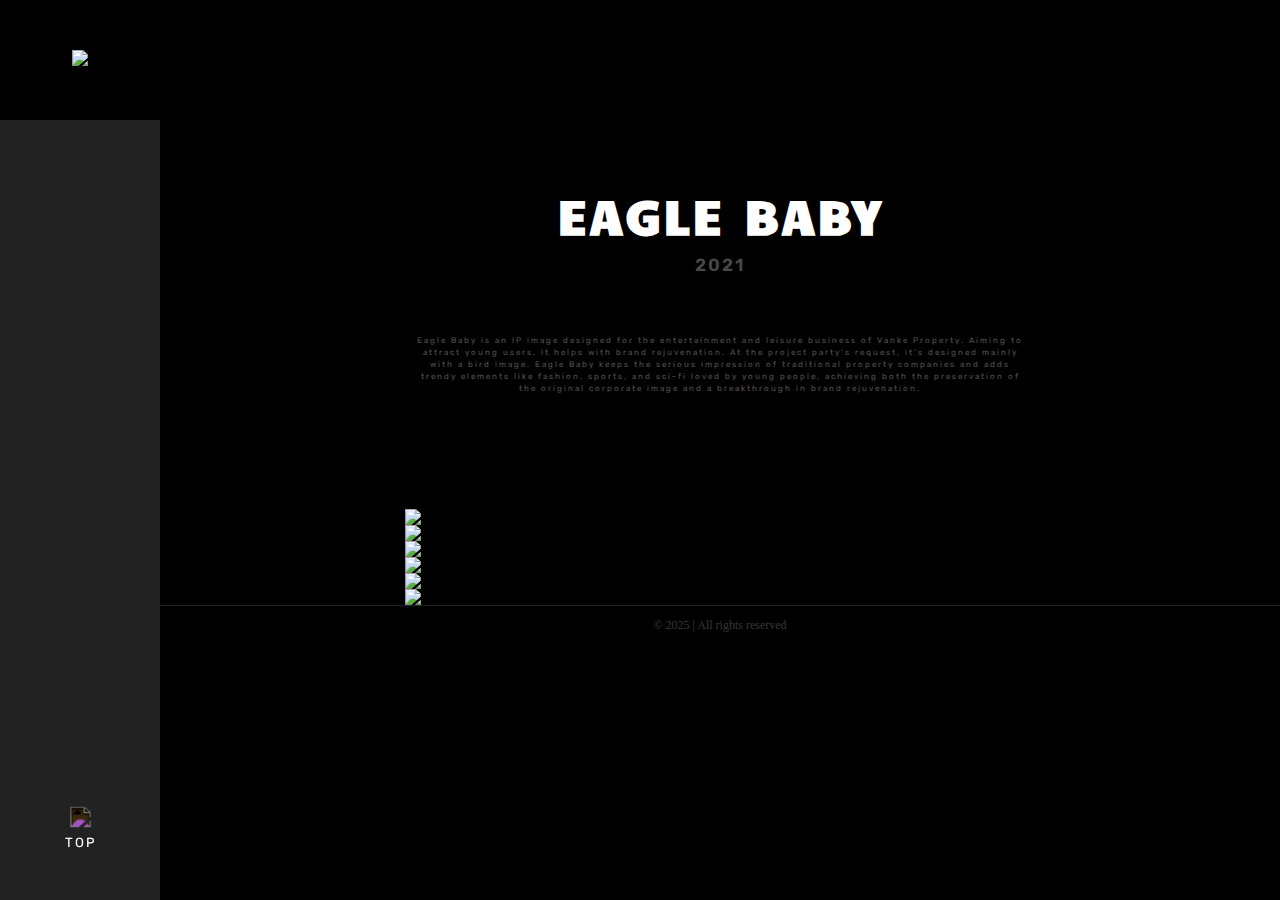
==== folio-1.html @ 80c943ea "Add files via upload" ====
<!DOCTYPE html>
<html lang="eng">

<head>
    <meta charset="UTF-8">
    <title>EAGLE BABY</title>
    <meta name="Portfolio" content="A Portfolio Website for Midterm.">
	
	<link rel="preconnect" href="https://fonts.googleapis.com">
    <link rel="preconnect" href="https://fonts.gstatic.com" crossorigin>
    <link href="https://fonts.googleapis.com/css2?family=Candal&family=Rubik:ital,wght@0,300..900;1,300..900&display=swap" rel="stylesheet">
	
    <link rel="stylesheet" href="style.css">
</head>
	
<body>
	<aside>
		<nav>
			
			<a href="index.html">
			<img src="img/logo.svg" class="logo">
			</a>
			
			<a href="#" class="go-top"><img src="img/go-top.svg" class="top-icon"><p>top</p></a>
			
		</nav>		
	</aside>
	
	<main>
		
		<header class="folio-1-header">
		    <div class="folio-1-header">
		    	<h2>EAGLE BABY</h2>
		    	<h5>2021</h5>
		    	<p>
				Eagle Baby is an IP image designed for the entertainment and leisure business of Vanke Property. Aiming to attract young users, it helps with brand rejuvenation. At the project party's request, it's designed mainly with a bird image. Eagle Baby keeps the serious impression of traditional property companies and adds trendy elements like fashion, sports, and sci-fi loved by young people, achieving both the preservation of the original corporate image and a breakthrough in brand rejuvenation.
				</p>
		    </div>
	    </header>
		
		<div class="folio-1">
		    <img class="folio-1" src="img/作品辑2021-切图-03.png">
		    <img class="folio-1" src="img/作品辑2021-切图-04.png">
		    <img class="folio-1" src="img/作品辑2021-切图-05.png">
		    <img class="folio-1" src="img/作品辑2021-切图-06.png">
		    <img class="folio-1" src="img/作品辑2021-切图-07.png">
		    <img class="folio-1" src="img/作品辑2021-切图-08.png">
		</div>
		
		<footer>
		    <div class="bottom-bar">
		    	<p>&copy 2025 | All rights reserved</p>
		    </div>
		</footer>
	</main>
</body>
	
</html>
---- style.css ----
html {
	scroll-behavior: smooth;
	transform: all 0.5s ease-in-out;
}


body {
    margin: 0;
	padding: 0;
    background-color: #000000;
    color: #FFFFFF;

}

a {
	text-decoration: none;
}

img {
	width: 100%;
	max-width: 100%;
	object-fit: cover;
	transition: transform 0.3s ease-in-out;
}

aside {
    position: fixed;
	background-color: #222222;
	top: 0px;
	left: 0px;
	width: 160px;
	height: 100%;
	text-align: center;
	padding: 0;
	z-index: 1;
}

aside a {
	display: block;
	padding: 30px 0;
	color: #FFFFFF;
	text-transform: uppercase;
	font-size: 0.75em;
	letter-spacing: 2px;
	transition: all 0.35s;
}

aside p{
	margin: 1%;
	font-family: "Rubik", serif;
	font-size: 1.1em;
}

aside a:nth-child(1) {
	background-color: #333333;
}

aside a:hover {
	background: #000;
}

.icon {
	width: 40px;
	filter: invert();
	margin: 0;
	padding: 0;
}

.logo {
	width: 80px;
	padding-top: 20px;
	padding-bottom: 20px;
}

.go-top {
	position: absolute;
	margin: 0px;
	padding: 60px 70px 50px 70px;
	bottom: 0;
	left: 50%;
	transform: translateX(-50%);
}

.top-icon {
	transform: scale(1.3);
	filter: invert();
	margin: 0 0 5px 0;
	padding: 0;
}

main {
	max-width: 1920px;
	background-color: #000000;
	margin-left: 160px;
	padding: 0px 0px 0px 0px;
}

header {
	text-align: center;
	letter-spacing: 2px;
	padding-top: 5px;
	background-color: #EEEEEE;
	padding: 12px 50px 12px 50px;
	
}

header h1,h5,img {
	margin: 0;
	padding: 0;	
}

header h1 {
	font-weight: 400;
	font-size: 4em;
	letter-spacing: 2px;
	color: #333333;
	font-family: "Candal", serif;
	font-style: normal;
}

header h5 {
	font-size: 1.1em;
	letter-spacing: 2px;
	color: #333333;
	font-family: "Rubik", serif;
    font-optical-sizing: auto;
    font-weight: 600;
    font-style: normal;
	margin: 10px;
	padding-bottom: 100px;
	opacity: 0.7;
	
}

.header-logo {
	filter: invert();
	opacity: 0.6;
	width: 400px;
	margin: 50px;
}

.arrow {
	width: 50px;
	opacity: .6;
}

/* =========== About =========== */

.about,
.folio,
.contact {
	line-height: 1.5em;
	letter-spacing: 1px;
	padding-top: 1px;
	padding: 12px 20% 12px 20%;
}

.about h2,
.folio h2,
.contact h2 {
	font-weight: 300;
	padding-bottom: 10px;
	margin: 100px 0 0 0;
	letter-spacing: 4px;
	text-transform: uppercase;
	font-family: "Candal", serif;
	font-size: 2em;
}

.about p {
	color: #B2B2B2;
	font-family: "Rubik", serif;
	font-weight: 400;
}

.about span {
	font-weight: 600;
	color: #FFFFFF;
	font-family: "Rubik", serif;
}

.about h3 {
	font-weight: 300;
	margin: 50px 0;
	font-family: "Rubik", serif;
	font-weight: 600;
}

.container {
	width: 100%;
	background-color: #b2b2b2;
}

.skills {
	text-align: right;
	padding-right: 20px;
	line-height: 30px;
	color: white;
	background-color: #424242;
	font-family: "Rubik", serif;
	font-weight: 400;
}

.ps {
	width: 90%;
}

.ai{
	width: 95%;
}

.ae {
	width: 80%;
}

.bl {
	width: 75%;
}

.c4d {
	width: 75%;
}

/* =========== Folio =========== */

.folio h3 {
	color: #FFFFFF;
	font-weight: 400;
	letter-spacing: 1px;
	margin-bottom: 0;
	margin-left: 10px;
}

.folio p {
	margin: 0;
	padding-bottom: 0px;
	font-size: 0.8em;
	opacity: .6;
	margin-left: 10px;
}

.row {
	display: flex;
	justify-content: space-between;
	margin: 20px 0;
	font-family: "Rubik", serif;
}

.row .works {
	width: 46%;
}

.works {
    border: 1px solid #222;
    color: #b2b2b2;
    padding: 10px;
    border-radius: 15px;
    display: grid;
}

.works img{
	border-radius: 10px;
	width: 100%;
	height: 300px;
	object-fit: cover;
}

.works img:hover {
	transform: scale(1.02);
}

.supplement {
	padding: 10px 20px;
	border: 1px solid #222;
	border-radius: 15px;
	background-color: transparent;
	font-size: 1.5em;
	font-weight: 200;
	text-align: center;
	margin-left: 20%;
	margin-right: 20%;
}

.supplement:hover {
	background-color: #333333;
	transition: all 0.5s ease-in-out;
	
}


/* =========== Contact =========== */

label {
	color: #b2b2b2;
	font-family: "Rubik", serif;
}

form input[type="text"],
select,
textarea {
	width: 100%;
	padding: 12px;
	border: none;
	border: 1px solid #222;
	background: transparent;
	margin-top: 6px;
	margin-bottom: 16px;
	resize: vertical;
	color: #b2b2b2;
	border-radius: 10px;
}

form input[type="text"]:focus,
textarea:focus {
	outline: none;
	border: 1px solid #009688;
}

input[type="submit"] {
	background-color: transparent;
	color: #b2b2b2;
	text-transform: uppercase;
	padding: 12px 20px;
	border: 1px solid #222;
	cursor: pointer;
	transition: all 0.35s;
	font-family: "Rubik", serif;
	border-radius: 10px;
}

input[type="submit"]:hover {
	background-color: #b2b2b2;
	color: #222;
}

.contact .container {
	margin-top: 20px;
	margin-bottom: 100px;
	background: transparent;
	padding: 20px 0;
}


/* =========== Folio-1 =========== */

.folio-1-header{
	background-color: #000000;
	margin-top: 8%
}

.folio-1-header h2 {
	font-family: "Candal", serif;
	font-size: 3em;
	padding: 0;
	margin: 0;
}

.folio-1-header h5 {
	padding-bottom: 50px;
	color: #666666;
}

.folio-1-header p {
	font-family: "Rubik", serif;
	font-size: .5em;
	opacity: .3;
	text-align: center;
	line-height: 1.5;
	margin: 0 20% 10% 20%;
}

.folio-1 {
	width: 75%;
	display: block;
	padding: 0;
	margin: 0 auto;
}

/* =========== Footer =========== */

footer {
	border-top: 1px solid #222;
}

.bottom-bar {
	background: #000;
	font-size: 0.75em;
	text-align: center;
	opacity: 0.2;
}
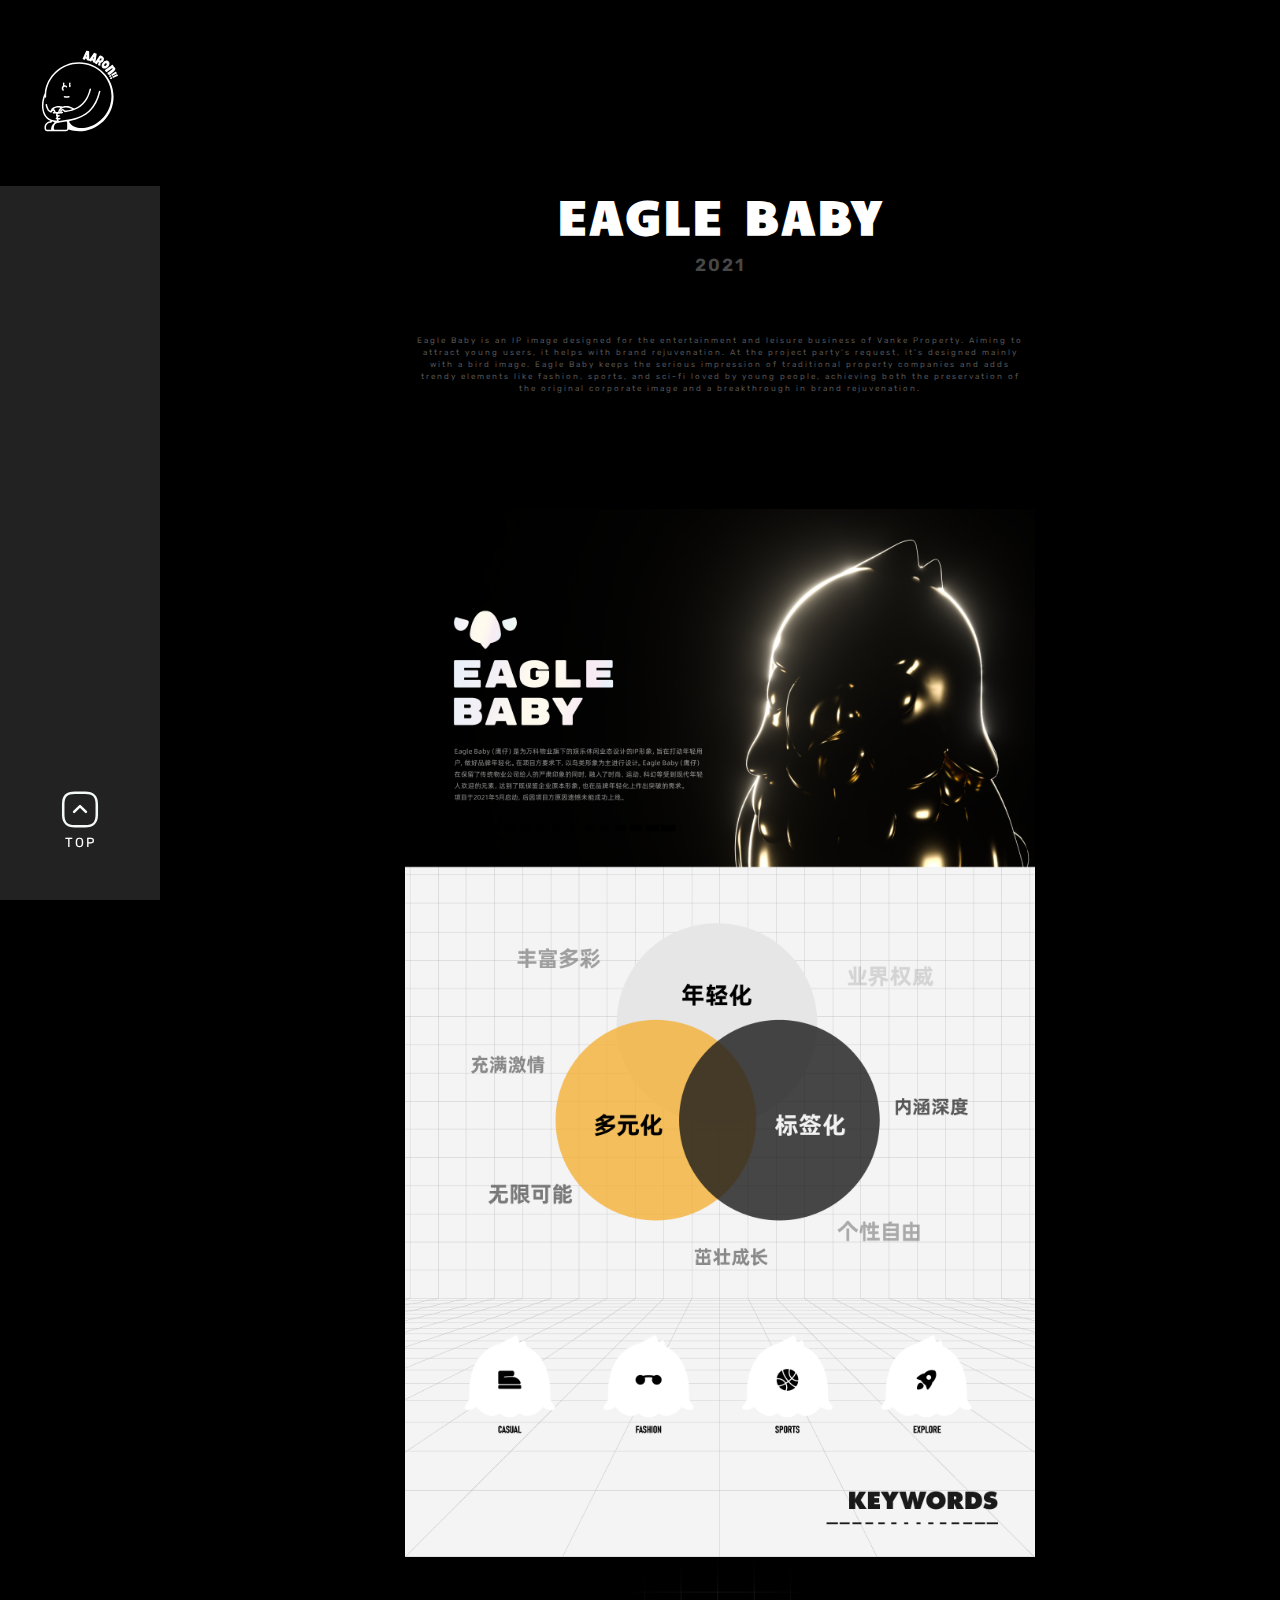
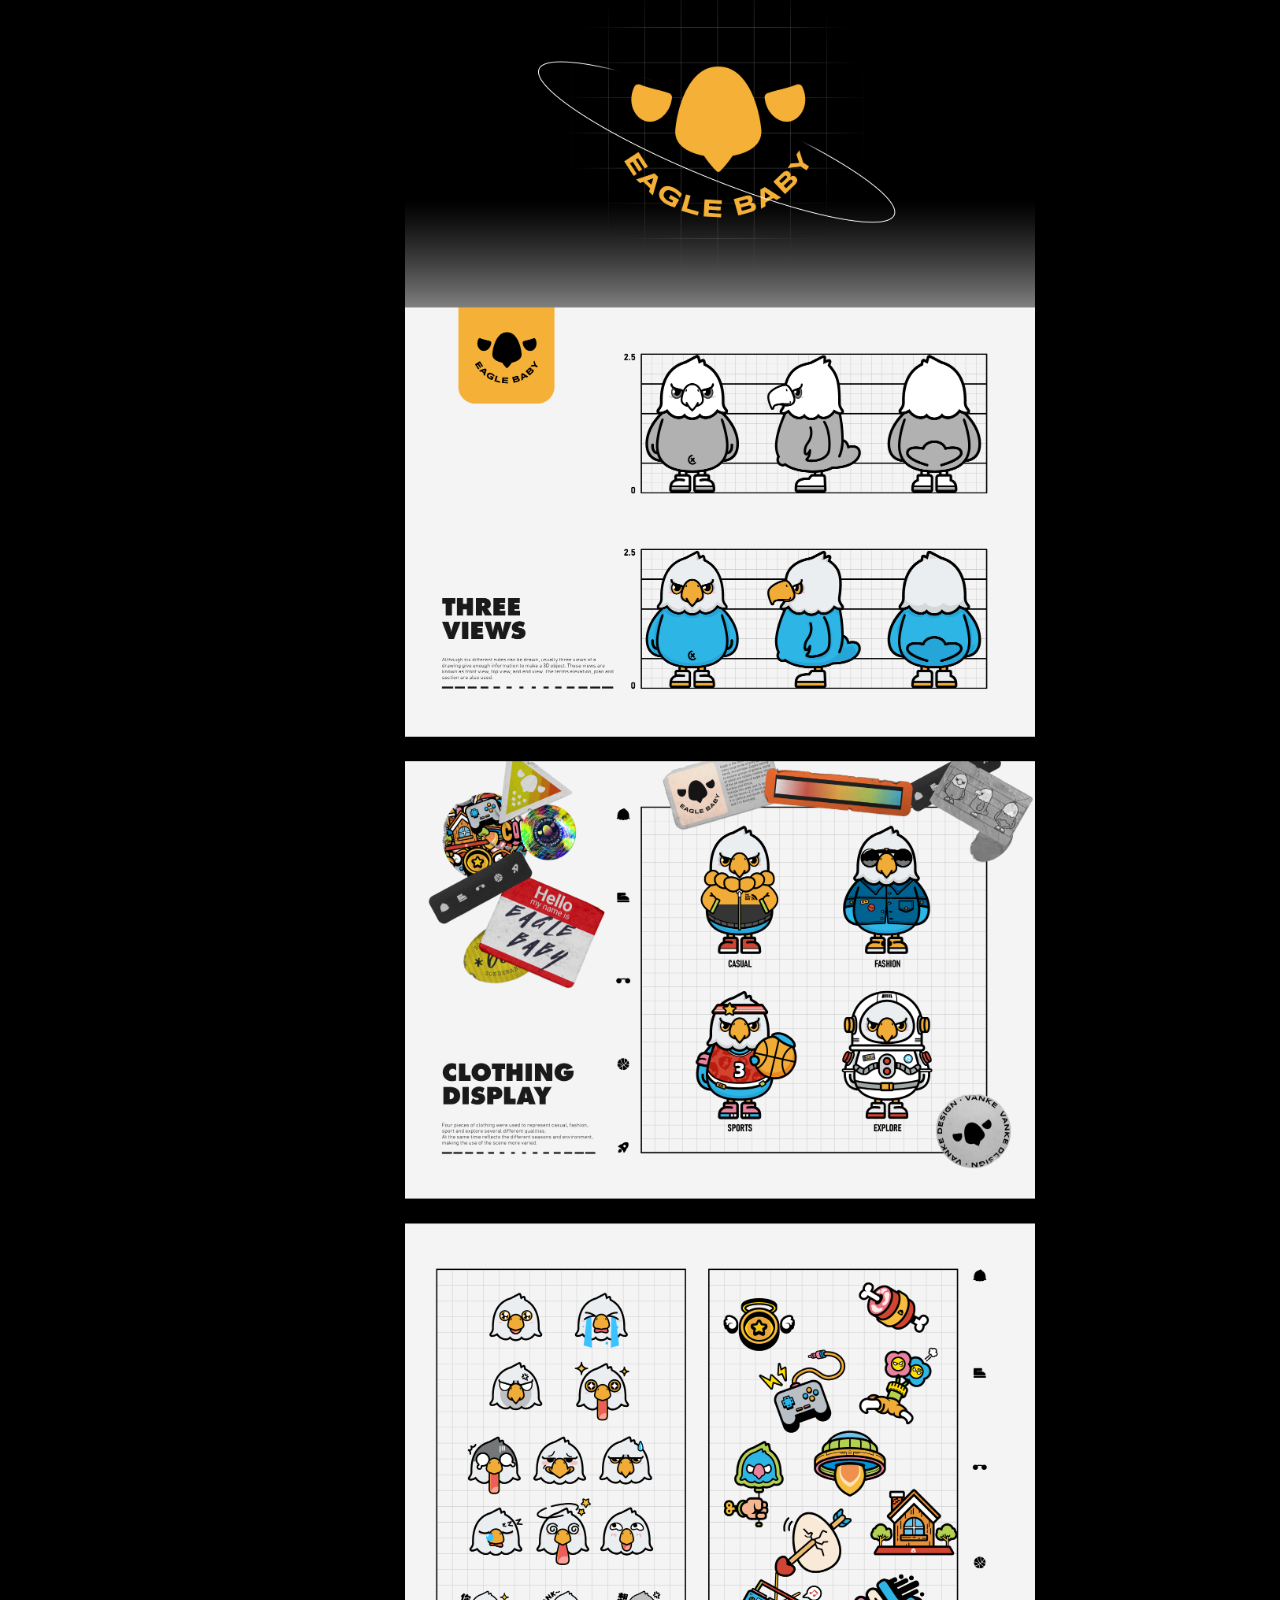
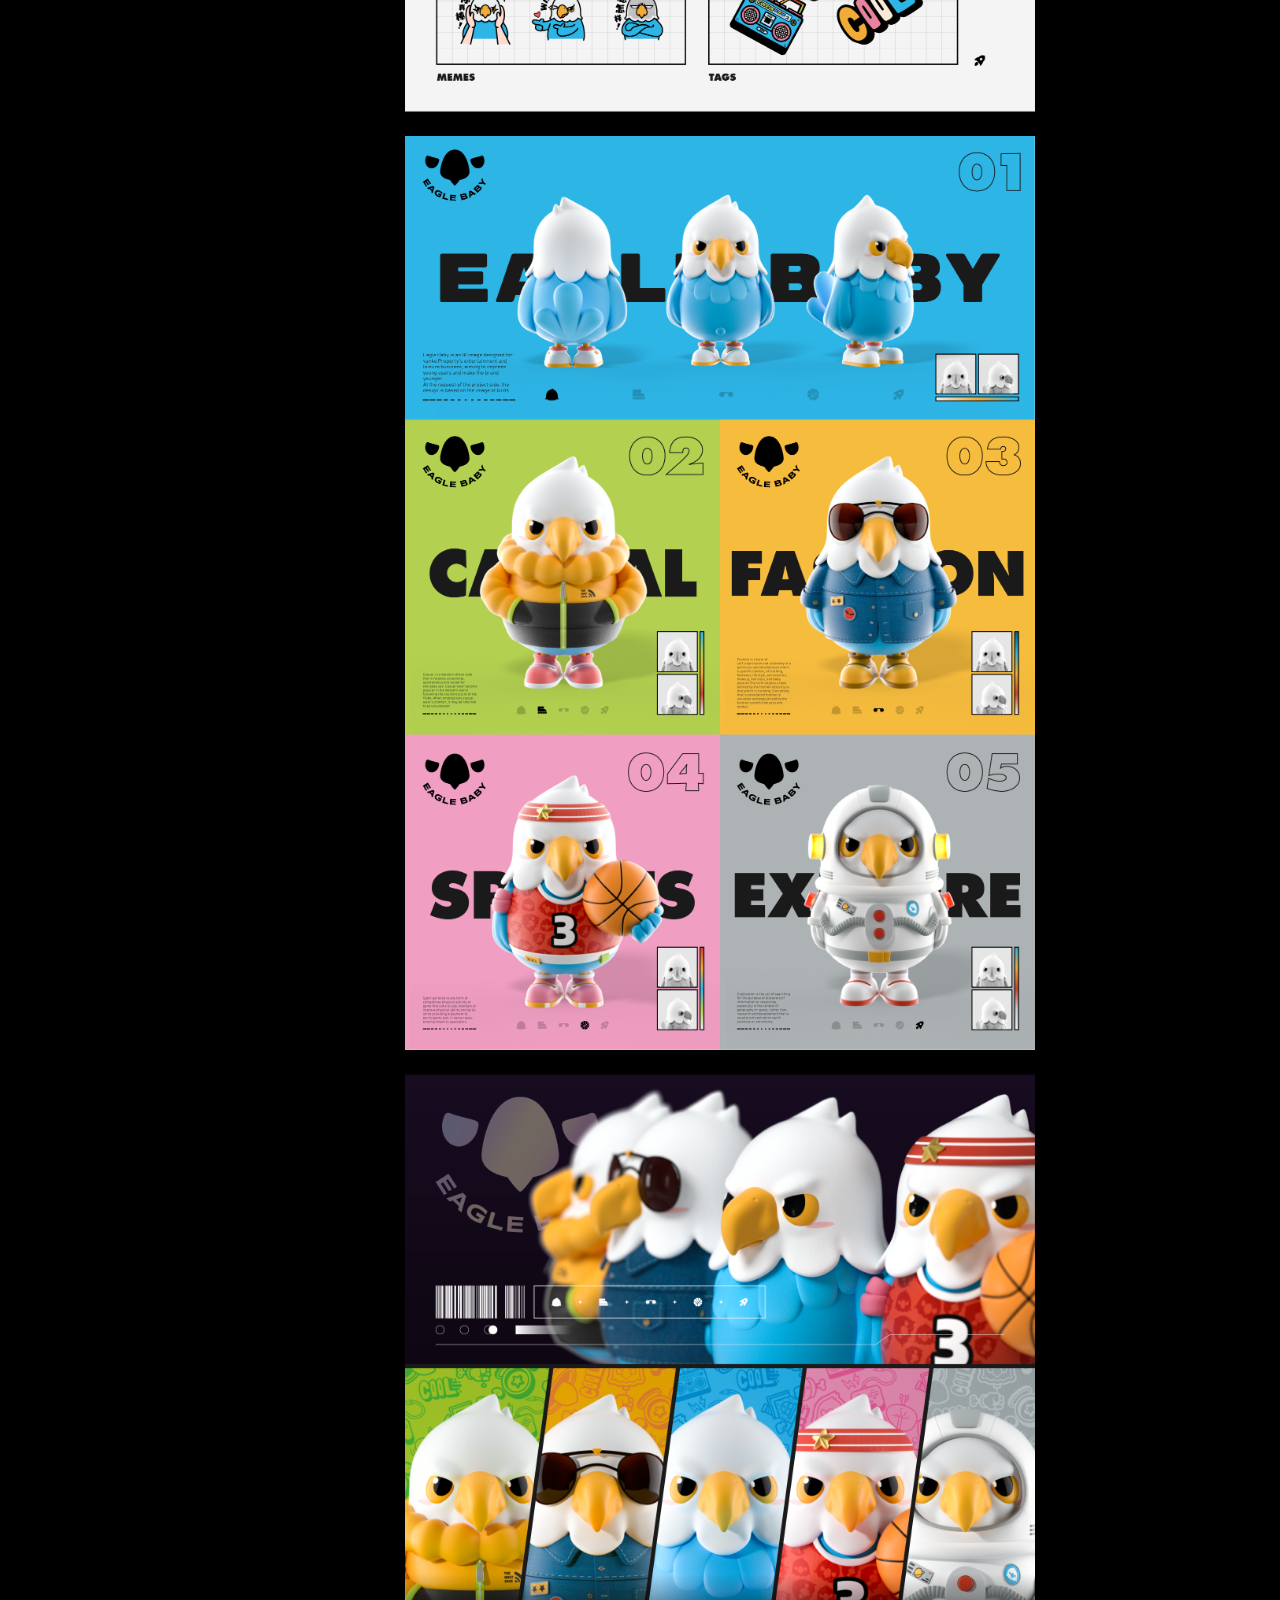
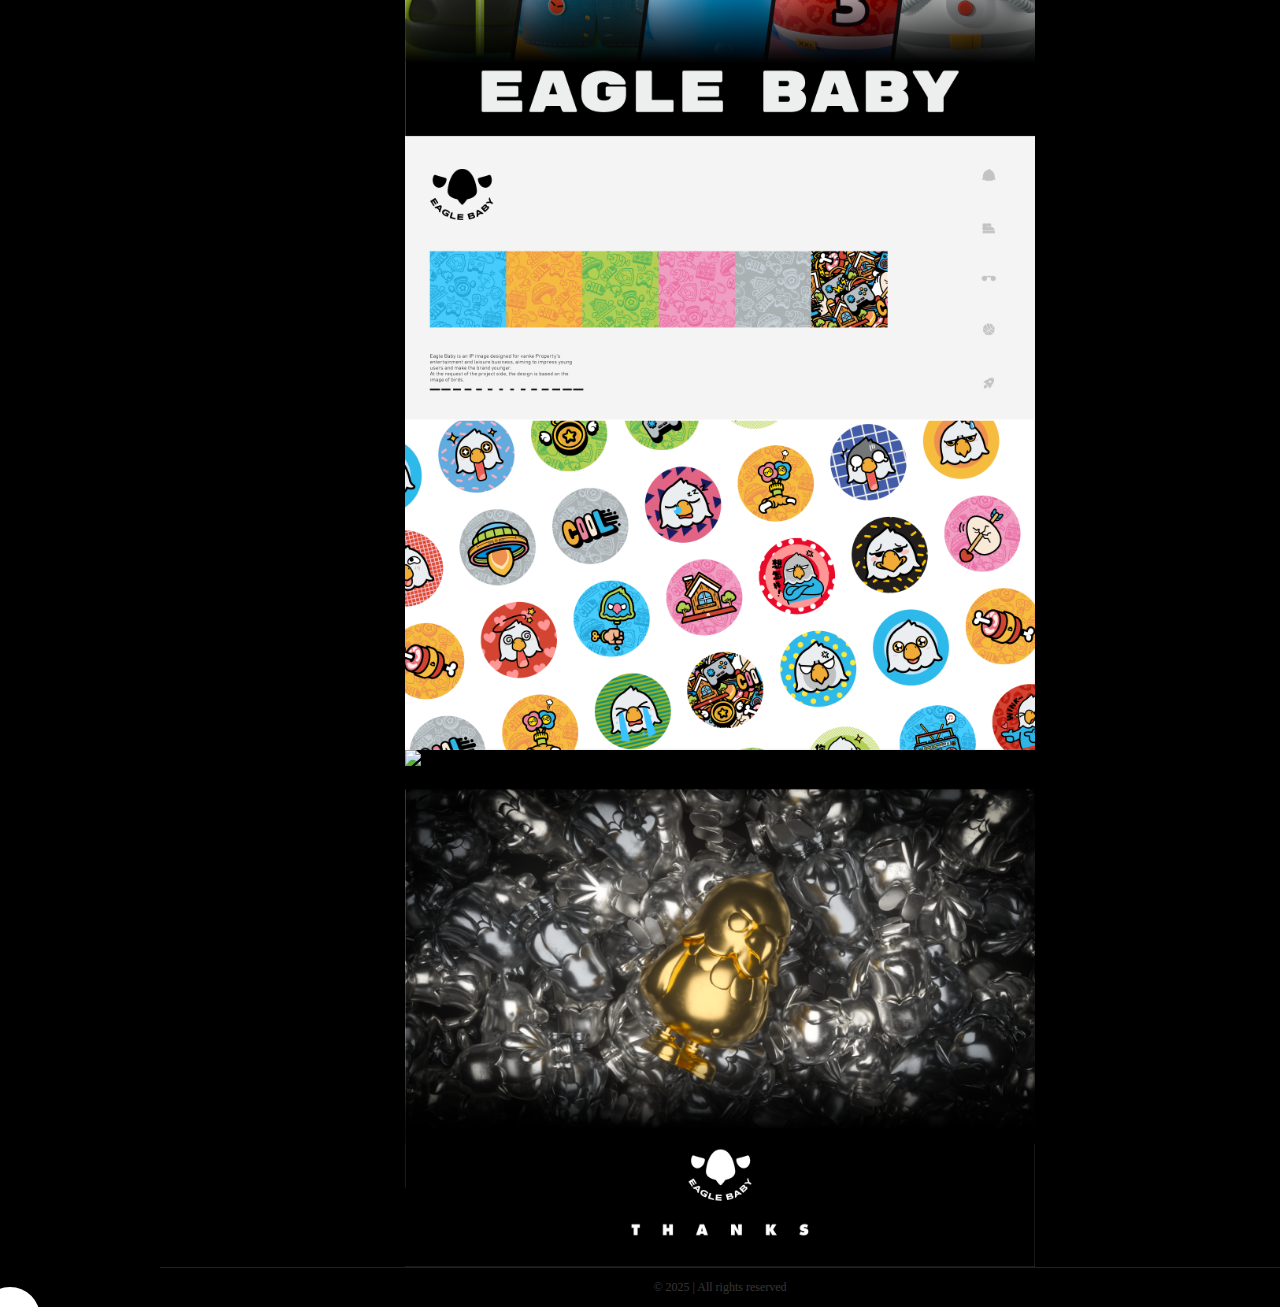
==== commit beb3ab57: "syn" ====
--- a/folio-1.html
+++ b/folio-1.html
@@ -54,5 +54,26 @@
 		</footer>
 	</main>
 </body>
+
+<div class="cursor"></div>
+<script>
+    const cursor = document.querySelector(".cursor");
+    document.addEventListener("mousemove", (e) => {
+        cursor.style.left=e.clientX+"px";
+        cursor.style.top=e.clientY+"px";
+    })
+
+    const links = document.querySelectorAll('a,input[type="submit"]');
+
+    links.forEach(link => {
+        link.addEventListener('mouseenter', () => {
+            cursor.classList.add('enlarge');
+        });
+
+        link.addEventListener('mouseleave', () => {
+            cursor.classList.remove('enlarge');
+        });
+    });
+</script>
 	
 </html>	--- a/style.css
+++ b/style.css
@@ -9,11 +9,12 @@
 	padding: 0;
     background-color: #000000;
     color: #FFFFFF;
-
+    cursor: none;
 }
 
 a {
 	text-decoration: none;
+    cursor: none;
 }
 
 img {
@@ -142,6 +143,11 @@
 .arrow {
 	width: 50px;
 	opacity: .6;
+}
+
+::selection{
+	color: #FFFFFF;
+	background-color: #009688;
 }
 
 /* =========== About =========== */
@@ -308,6 +314,7 @@
 	resize: vertical;
 	color: #b2b2b2;
 	border-radius: 10px;
+	cursor: none;
 }
 
 form input[type="text"]:focus,
@@ -326,6 +333,7 @@
 	transition: all 0.35s;
 	font-family: "Rubik", serif;
 	border-radius: 10px;
+	cursor: none;
 }
 
 input[type="submit"]:hover {
@@ -340,7 +348,19 @@
 	padding: 20px 0;
 }
 
-
+.notice {
+	font-family: "Rubik", serif;
+	font-weight: 200;
+	font-size: 0.7em;
+	margin: 0;
+	padding-left: 10px;
+	opacity: 0.5;
+}
+
+.submit-container {
+    display: flex;
+    align-items: center;
+}
 /* =========== Folio-1 =========== */
 
 .folio-1-header{
@@ -363,7 +383,7 @@
 .folio-1-header p {
 	font-family: "Rubik", serif;
 	font-size: .5em;
-	opacity: .3;
+	color: #555555;
 	text-align: center;
 	line-height: 1.5;
 	margin: 0 20% 10% 20%;
@@ -388,3 +408,23 @@
 	text-align: center;
 	opacity: 0.2;
 }
+
+/* =========== Mouse =========== */
+
+.cursor {
+	position: fixed;
+	width: 20px;
+	height: 20px;
+	border-radius: 50%;
+	background: #FFFFFF;
+	transition: 0.05s;
+	transform: translate(-50%,-50%);
+	pointer-events: none;
+	mix-blend-mode: difference;
+	z-index: 2;
+	transition: transform 0.1s ease-in-out;
+}
+
+.cursor.enlarge {
+    transform: scale(3);
+}